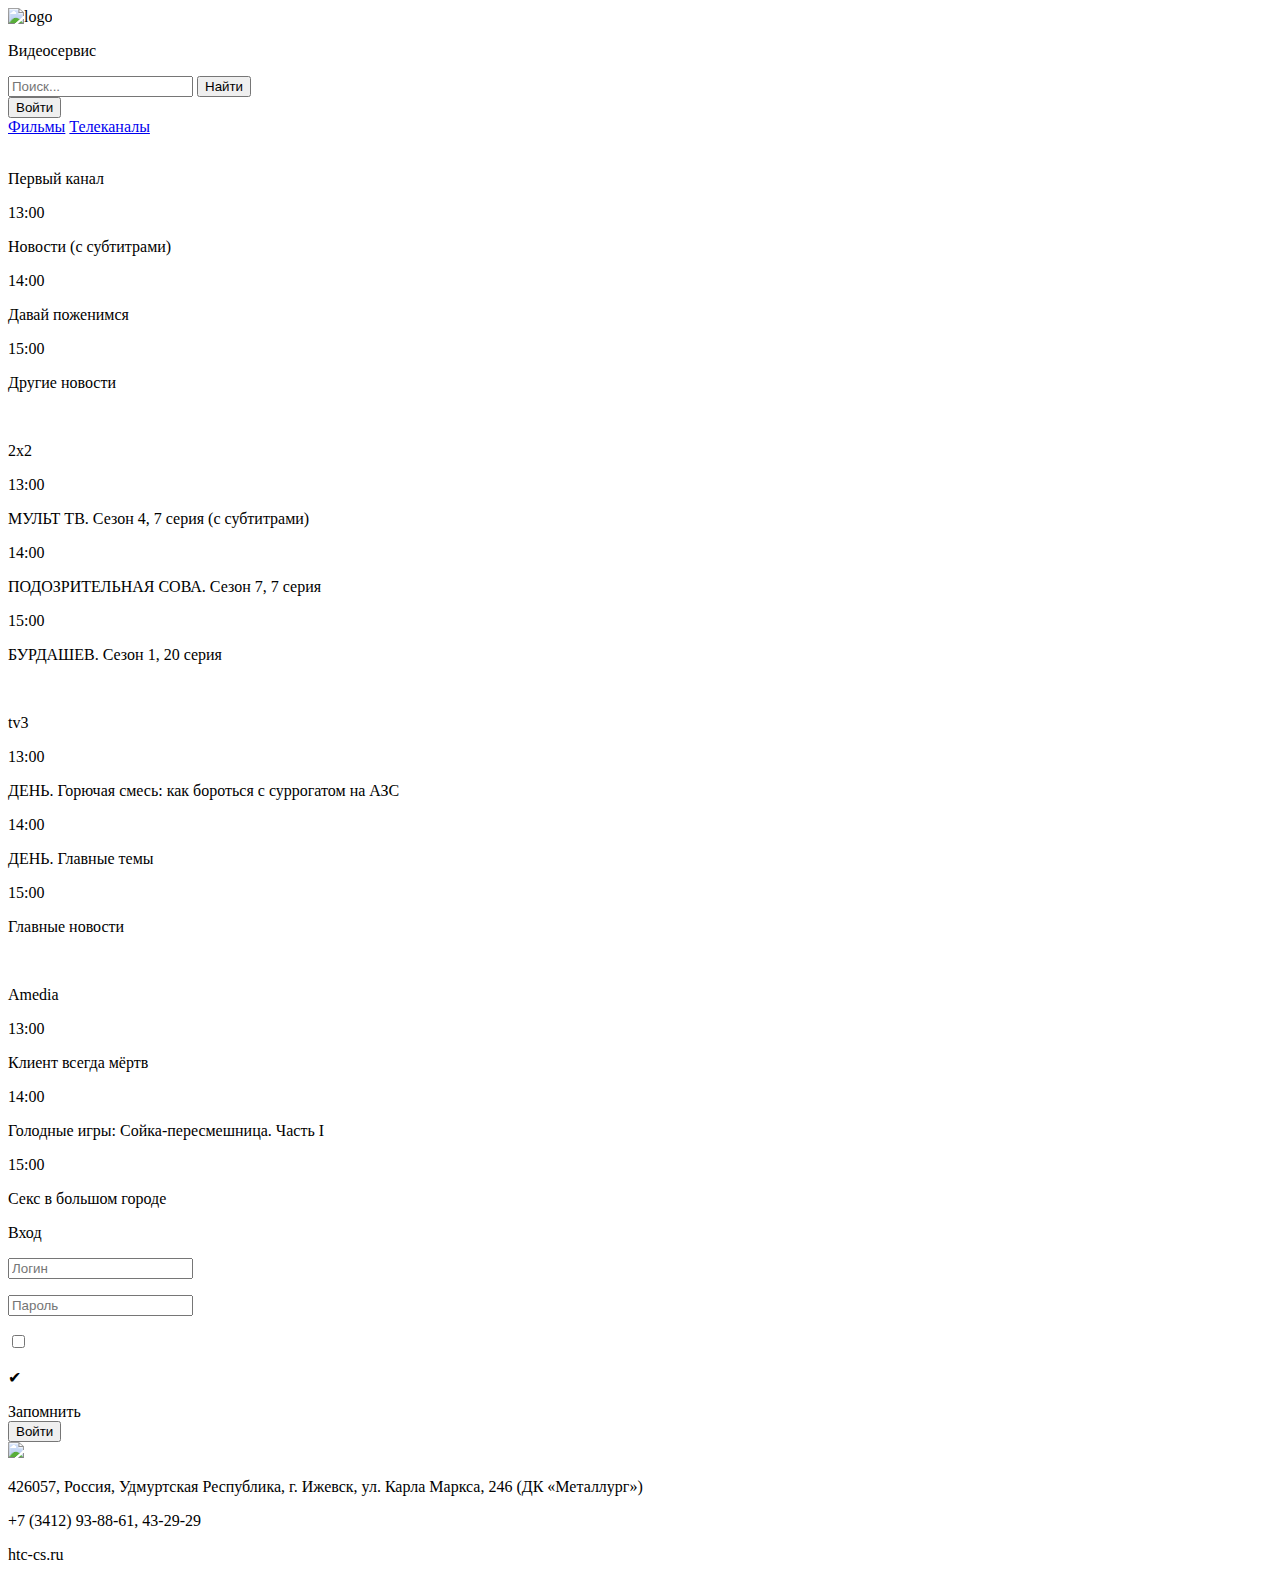
==== TVs.html @ 26375f3a "html" ====
<!DOCTYPE html>
<html lang="en">

<head>
	<meta charset="UTF-8">
	<meta name="viewport" content="width=device-width, initial-scale=1.0">
	<link rel="stylesheet" href="css/styleTVs.css">
	<link rel="stylesheet" href="css/normalize.css">
	<link rel="stylesheet" href="css/modal_vox.css">
	<title>Telecanals</title>
</head>

<body>
	<header class="header">
		<div class="header__logo">
			<img src="img/sign.png" alt="logo">
			<p class="header__logo-p">Видеoсервис</p>
		</div>

		<form>
			<input type="text" placeholder="Поиск..." class="header__search">
			<input type="button" value="Найти" class="header__search-btn">
		</form>

		<button class="header__login" id="open-modal-btn">Войти</button>
		
	</header>

	<nav class="tabs">
		<a href="index.html" class="nav__films">Фильмы</a>
		<a href="TVs.html" class="nav__TV">Телеканалы</a>
	</nav>

	<main>
	<div class="shows">
		<div class="shows__block">
			<div class="left">
				<img src="img/first-chanel.png" alt="" id="first-chanel">
			</div>

			<div class="right">
				<p class="block__title">Первый канал</p>
				<div class="right__text">
					<div class="right__text-red">
						<p class="block__time">13:00</p>
						<p class="block__show-name">Новости (с субтитрами)</p>
					</div>
					<div class="right__text-basic">
						<p class="block__time">14:00</p>
						<p class="block__show-name">Давай поженимся</p>
					</div>
					<div class="right__text-basic">
						<p class="block__time">15:00</p>
						<p class="block__show-name">Другие новости</p>
					</div>
				</div>
			</div>
		</div>

		<div class="shows__block">
			<div class="left">
				<img src="img/2x2.png" alt="" id="first-chanel">
			</div>

			<div class="right">
				<p class="block__title">2x2</p>
				<div class="right__text">
					<div class="right__text-red">
						<p class="block__time">13:00</p>
						<p class="block__show-name">МУЛЬТ ТВ. Сезон 4, 7 серия (с субтитрами)</p>
					</div>
					<div class="right__text-basic">
						<p class="block__time">14:00</p>
						<p class="block__show-name">ПОДОЗРИТЕЛЬНАЯ СОВА. Сезон 7, 7 серия</p>
					</div>
					<div class="right__text-basic">
						<p class="block__time">15:00</p>
						<p class="block__show-name">БУРДАШЕВ. Сезон 1, 20 серия</p>
					</div>
				</div>
			</div>
		</div>

		<div class="shows__block">
			<div class="left">
				<img src="img/green-logo.png" alt="" id="first-chanel">
			</div>

			<div class="right">
				<p class="block__title">tv3</p>
				<div class="right__text">
					<div class="right__text-red">
						<p class="block__time">13:00</p>
						<p class="block__show-name">ДЕНЬ. Горючая смесь: как бороться с суррогатом на АЗС</p>
					</div>
					<div class="right__text-basic">
						<p class="block__time">14:00</p>
						<p class="block__show-name">ДЕНЬ. Главные темы</p>
					</div>
					<div class="right__text-basic">
						<p class="block__time">15:00</p>
						<p class="block__show-name">Главные новости</p>
					</div>
				</div>
			</div>
		</div>

		<div class="shows__block">
			<div class="left">
				<img src="img/amedia.png" alt="" id="first-chanel">
			</div>

			<div class="right">
				<p class="block__title">Amedia</p>
				<div class="right__text">
					<div class="right__text-red">
						<p class="block__time">13:00</p>
						<p class="block__show-name">Клиент всегда мёртв</p>
					</div>
					<div class="right__text-basic">
						<p class="block__time">14:00</p>
						<p class="block__show-name">Голодные игры: Сойка-пересмешница. Часть I</p>
					</div>
					<div class="right__text-basic">
						<p class="block__time">15:00</p>
						<p class="block__show-name">Секс в большом городе</p>
					</div>
				</div>
			</div>
		</div>
	</div>
	</main>

	<div class="modal" id="my-modal">
		<div class="modal__box">
				<p class="modal__box-center">Вход</p>
				<div>
					<form class="main-form">
						<p><input type="text" placeholder="Логин" class="input"></p>
						<p><input type="text" placeholder="Пароль" class="input"></p>
				</div>
				<div id="dialog__p">
				<div>
					<input type="checkbox" name="remember" id="check1">
					<div class="checkmark"><p>&#10004;</p></div>
				</div>
				<div>
					<label for="remember" id="remember">Запомнить</label>
				</div>
			</div>
				<div class="modal__box-center">
					<input type="submit" value="Войти" class="submit-login">
				</div>
		</div>
	</div>

	<footer class="footer">
		<div class="convert">
			<img src="img/htc-cs-logo.png" id="footer__image">
		<div class="footer__contacts">
			<p class="footer__text">426057, Россия, Удмуртская Республика, г. Ижевск, ул. Карла Маркса, 246 (ДК «Металлург»)
			</p>
			<p class="footer__text">+7 (3412) 93-88-61, 43-29-29</p>
			<p class="footer__text" id="htc">htc-cs.ru</p>
		</div>
		</div>
		
	</footer>

	<script src="scripts/index.js"></script>
</body>
</html>
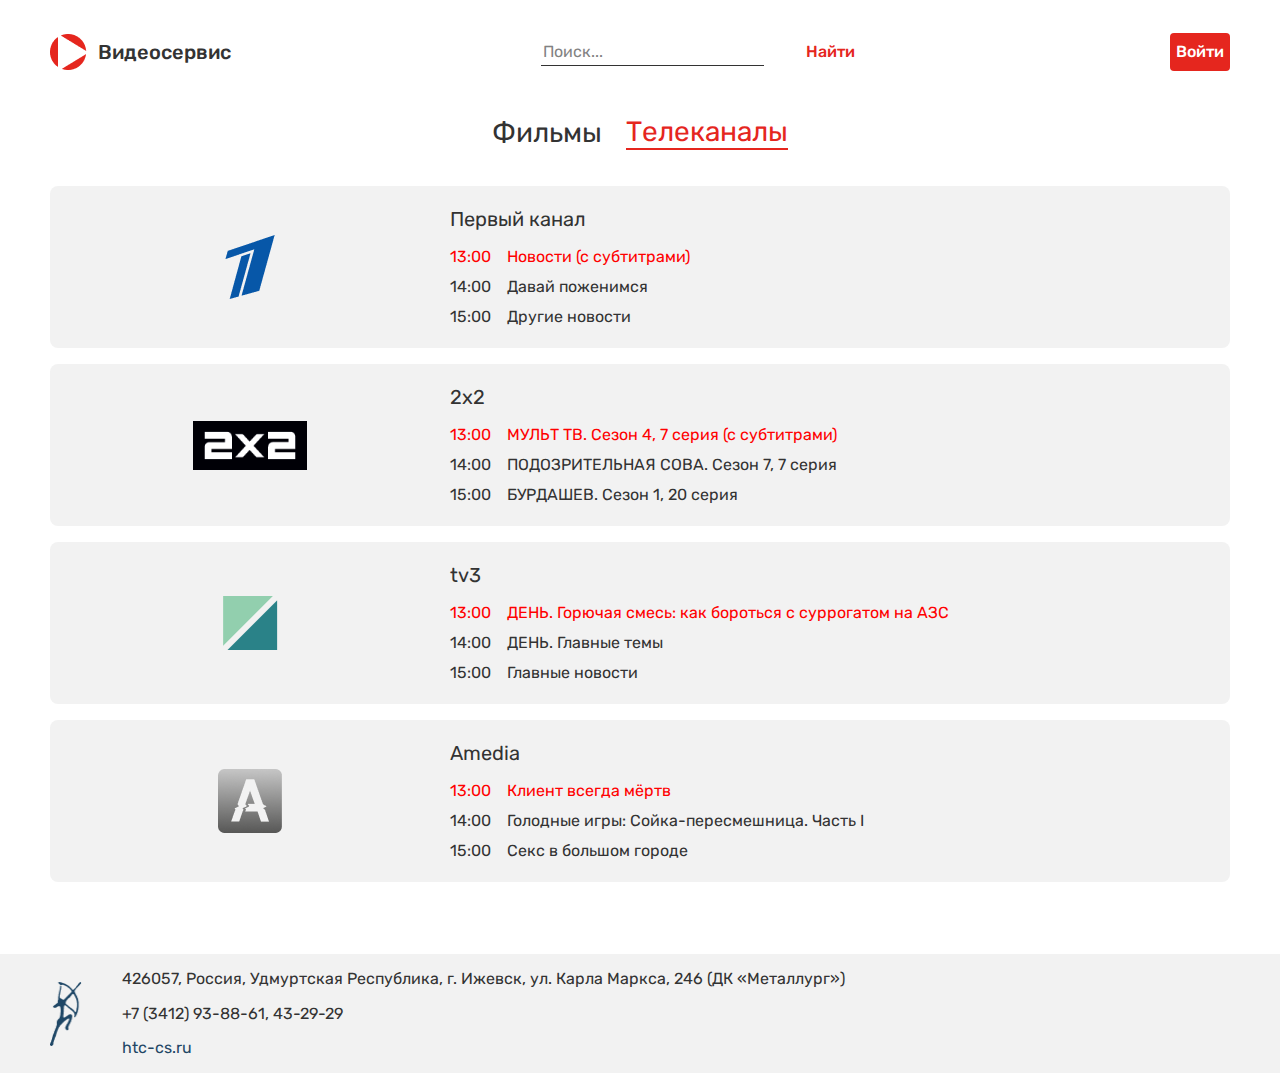
==== commit 9fca6b19: "Add files via upload" ====
--- a/TVs.html
+++ b/TVs.html
@@ -4,9 +4,12 @@
 <head>
 	<meta charset="UTF-8">
 	<meta name="viewport" content="width=device-width, initial-scale=1.0">
+	<meta name="theme-color" media="(prefers-color-scheme: light)" content="rgb(255 0 0)">
+	<meta name="theme-color" media="(prefers-color-scheme: dark)" content="rgb(0 0 0)">
 	<link rel="stylesheet" href="css/styleTVs.css">
 	<link rel="stylesheet" href="css/normalize.css">
 	<link rel="stylesheet" href="css/modal_vox.css">
+	<link rel="shortcut icon" href="img/sign.png" />
 	<title>Telecanals</title>
 </head>
 
@@ -19,11 +22,12 @@
 
 		<form>
 			<input type="text" placeholder="Поиск..." class="header__search">
-			<input type="button" value="Найти" class="header__search-btn">
+			<input type="submit" value="Найти" class="header__search-btn">
 		</form>
 
-		<button class="header__login" id="open-modal-btn">Войти</button>
-		
+		<form>
+			<input type="button" value="Войти" class="header__login" id="open-modal-btn">
+		</form>
 	</header>
 
 	<nav class="tabs">
--- a/css/styleTVs.css
+++ b/css/styleTVs.css
@@ -0,0 +1,277 @@
+html,
+body {
+	margin: 0;
+}
+
+@font-face {
+	font-family: Rubik-medium;
+	src: url(../fonts/static/Rubik-Medium.ttf);
+}
+@font-face {
+	font-family: Rubik;
+	src: url(../fonts/static/Rubik-Regular.ttf);
+}
+
+.header {
+	height: 40px;
+	display: flex;
+	justify-content: space-between;
+	align-items: center;
+	margin: 0 auto;
+	margin-top: 32px;
+	max-width: 1180px;
+}
+
+.header__logo {
+	display: flex;
+	align-items: center;
+}
+
+.header__logo-p {
+	color: #333;
+	margin-left: 11px;
+	font-family: Rubik-medium;
+	font-size: 20px;
+	font-style: normal;
+	font-weight: 500;
+	line-height: normal;
+}
+
+.header__search {
+	max-width: 320px;
+	height: 25px;
+	border: none;
+	font-family: Rubik;
+	border-bottom: 1px #333 solid;
+	margin-right: 32px;
+}
+
+.header__search::placeholder {
+	color: #828282;
+	font-family: Rubik;
+	font-size: 16px;
+	font-weight: 500;
+}
+
+.header__search:focus {
+	outline: none;
+	color: #333;
+	font-family: Rubik;
+	font-size: 16px;
+	font-weight: 500;
+}
+
+.header__search-btn {
+	background: none;
+	border: none;
+	color: #E5261E;
+	font-family: Rubik-medium;
+	font-size: 16px;
+	font-weight: 500;
+}
+
+.header__login {
+	max-width: 113px;
+	height: 38px;
+	border: none;
+	border-radius: 4px;
+	background-color: #E5261E;
+	color: #FFF;
+	text-align: center;
+	font-family: Rubik-medium;
+	font-size: 16px;
+	font-weight: 500;
+}
+
+.header__login:hover {
+	background: #CC221B;
+}
+
+.tabs {
+	display: flex;
+	justify-content: center;
+	align-items: center;
+	margin-top: 44px;
+	text-align: right;
+	font-family: Rubik;
+	font-size: 28px;
+	font-weight: 500;
+}
+
+.nav__films {
+	margin-right: 24px;
+	text-decoration: none;
+	color: #333;
+}
+
+.nav__TV {
+	color: #E5261E;
+	text-decoration: none;
+	border-bottom: 2px #E5261E solid;
+}
+
+.nav__films:hover{
+	color: #E5261E;
+	text-decoration: none;
+	border-bottom: 2px #E5261E solid;
+}
+
+.shows{
+	max-width: 1180px;
+	height: 696px;
+	margin: 36px auto 72px auto;
+	justify-content: center;
+	overflow-y:scroll;
+	overflow-x:hidden;
+	flex-wrap: wrap;
+}
+
+.shows::-webkit-scrollbar{
+	width: 8px;
+	border-radius: 2px;
+background: #F2F2F2;
+}
+
+.shows::-webkit-scrollbar-thumb{
+	width: 4px;
+	border-radius: 2px;
+background: #BDBDBD;
+}
+
+.shows__block{
+	display: flex;
+	margin-bottom: 16px;
+	max-width: 1180px;
+	height: 162px;
+	border-radius: 8px;
+	background: #F2F2F2;
+}
+.left{
+	width: 400px;
+	display: flex;
+	justify-content: center;
+	align-items: center;
+}
+
+.right{
+	display:block;
+	margin: auto 0;
+}
+
+.block__title{
+	margin-top: 0;
+	margin-bottom: 17px;
+	color: #333;
+	font-family: Rubik;
+	font-size: 20px;
+	font-weight: 500;
+}
+
+.right__text-red{
+	margin: 0;
+	margin-bottom: 12px;
+	display: flex;
+	color: red;
+font-family: Rubik;
+font-size: 16px;
+font-weight: 400;
+}
+
+.right__text-basic{
+	margin: 0;
+	margin-bottom: 12px;
+	display: flex;
+	color: #333;
+font-family: Rubik;
+font-size: 16px;
+font-weight: 400;
+}
+
+.right__text-basic:last-child{
+	margin-bottom: 0;
+}
+
+.block__time{
+	margin: 0;
+	margin-right: 16px;
+}
+
+.block__show-name{
+	margin: 0;
+}
+
+.footer {
+	display: flex;
+	width: 100%;
+	background: #F2F2F2;
+}
+
+.convert{
+	margin: 0 auto;
+	width: 1180px;
+	display: flex;
+}
+
+#footer__image {
+	width: 31.992px;
+	height: 64px;
+	margin: auto 0;
+	margin-right: 40px;
+}
+
+.footer__contacts {
+	color: #333;
+	font-family: Rubik;
+	font-size: 16px;
+	font-weight: 400;
+}
+
+#htc{
+	font-weight: 500;
+	color: var(--htc-color, #1F4766);
+}
+
+@media screen  and (max-width:600px){
+	.header{
+		margin-top: 20px;
+		flex-direction: column;
+	}
+	#open-modal-btn{
+		margin-top: 3vh;
+		height: 36px !important;
+	}
+	.tabs{
+		margin-top: 25vh;
+	}
+}
+
+@media screen  and (max-width:1050px){
+	.shows::-webkit-scrollbar{
+		width: 0;
+	}
+	
+	.shows__block{
+		position: relative;
+		justify-content: center;
+		align-items: center;
+	}
+	.left{
+		display: flex;
+		position: absolute;
+		justify-content: center;
+		
+	}
+	.right{
+		opacity: 0;
+	}
+}
+
+@media screen  and (max-width:1200px){
+	.shows{
+		margin: 36px 20px 72px 20px;
+	}
+	#footer__image{
+		margin-left: 20px;
+		margin-right: 20px;
+	}
+}--- a/css/modal_vox.css
+++ b/css/modal_vox.css
@@ -0,0 +1,122 @@
+.modal {
+	position: fixed;
+	left: 0;
+	top: 0;
+	width: 100%;
+	height: 100vh;
+	z-index: 99998;
+	background-color: rgba(0, 0, 0, .3);
+	display: grid;
+	align-items: center;
+	justify-content: center;
+	overflow-y: auto;
+	visibility: hidden;
+	opacity: 0;
+	transition: opacity .4s, visibility .4s;
+}
+
+.modal__box {
+	border-radius: 8px;
+	position: relative;
+	width: 304px;
+height: 394px;
+	padding: 36px;
+	z-index: 1;
+	margin: 30px 15px;
+	background-color: white;
+	box-shadow: 0px 0px 17px -7px rgba(34, 60, 80, 0.2);
+	transform: scale(0);
+	transition: transform .8s;
+}
+
+.modal.open {
+	visibility: visible;
+	opacity: 1;
+}
+
+.modal.open .modal__box {
+	transform: scale(1);
+}
+
+.modal__box-center{
+	display: flex;
+	justify-content: center;
+	color: #333;
+text-align: right;
+font-family: Rubik;
+font-size: 28px;
+font-weight: 500;
+}
+
+.input{
+	width: 100%;
+	border: none;
+	margin-bottom: 24px;
+	font-family: Rubik;
+	padding-bottom: 6px;
+	border-bottom: 1px solid black;
+font-size: 16px;
+font-weight: 400;
+}
+
+.input:focus{
+	outline: none;
+}
+
+.submit-login {
+	margin-top: 111px;
+	display: flexbox;
+	align-items: flex-end;
+	width: 113px;
+	height: 38px;
+	border: none;
+	border-radius: 4px;
+	background-color: #E5261E;
+	color: #FFF;
+	text-align: center;
+	font-family: Rubik;
+	font-size: 16px;
+	font-weight: 500;
+}
+
+.submit-login:hover {
+	background: #CC221B;
+}
+
+#remember{
+	margin-left: 8px;
+	font-family: Rubik;
+}
+
+#check1{
+	position: absolute;
+	top: 259px;
+	transform: scale(1.5);
+	opacity: 0;
+}
+
+.checkmark{
+	color: white;
+	height: 16px;
+	width: 16px;
+	background-color: #ffffff;
+	border: #333333 solid 1px;
+	border-radius: 4px;
+	cursor: default;
+	z-index: -1;
+	text-align: center;
+}
+#dialog__p{
+	display: flex;
+}
+#dialog__p .checkmark p{
+	margin-top: 1px;
+	font-size: 13px;
+}
+
+#check1:checked ~ .checkmark{
+	background-color: #ffffff;
+	border: #333333 solid 1px;
+	color: #E5261E;
+	border-radius: 4px;
+}